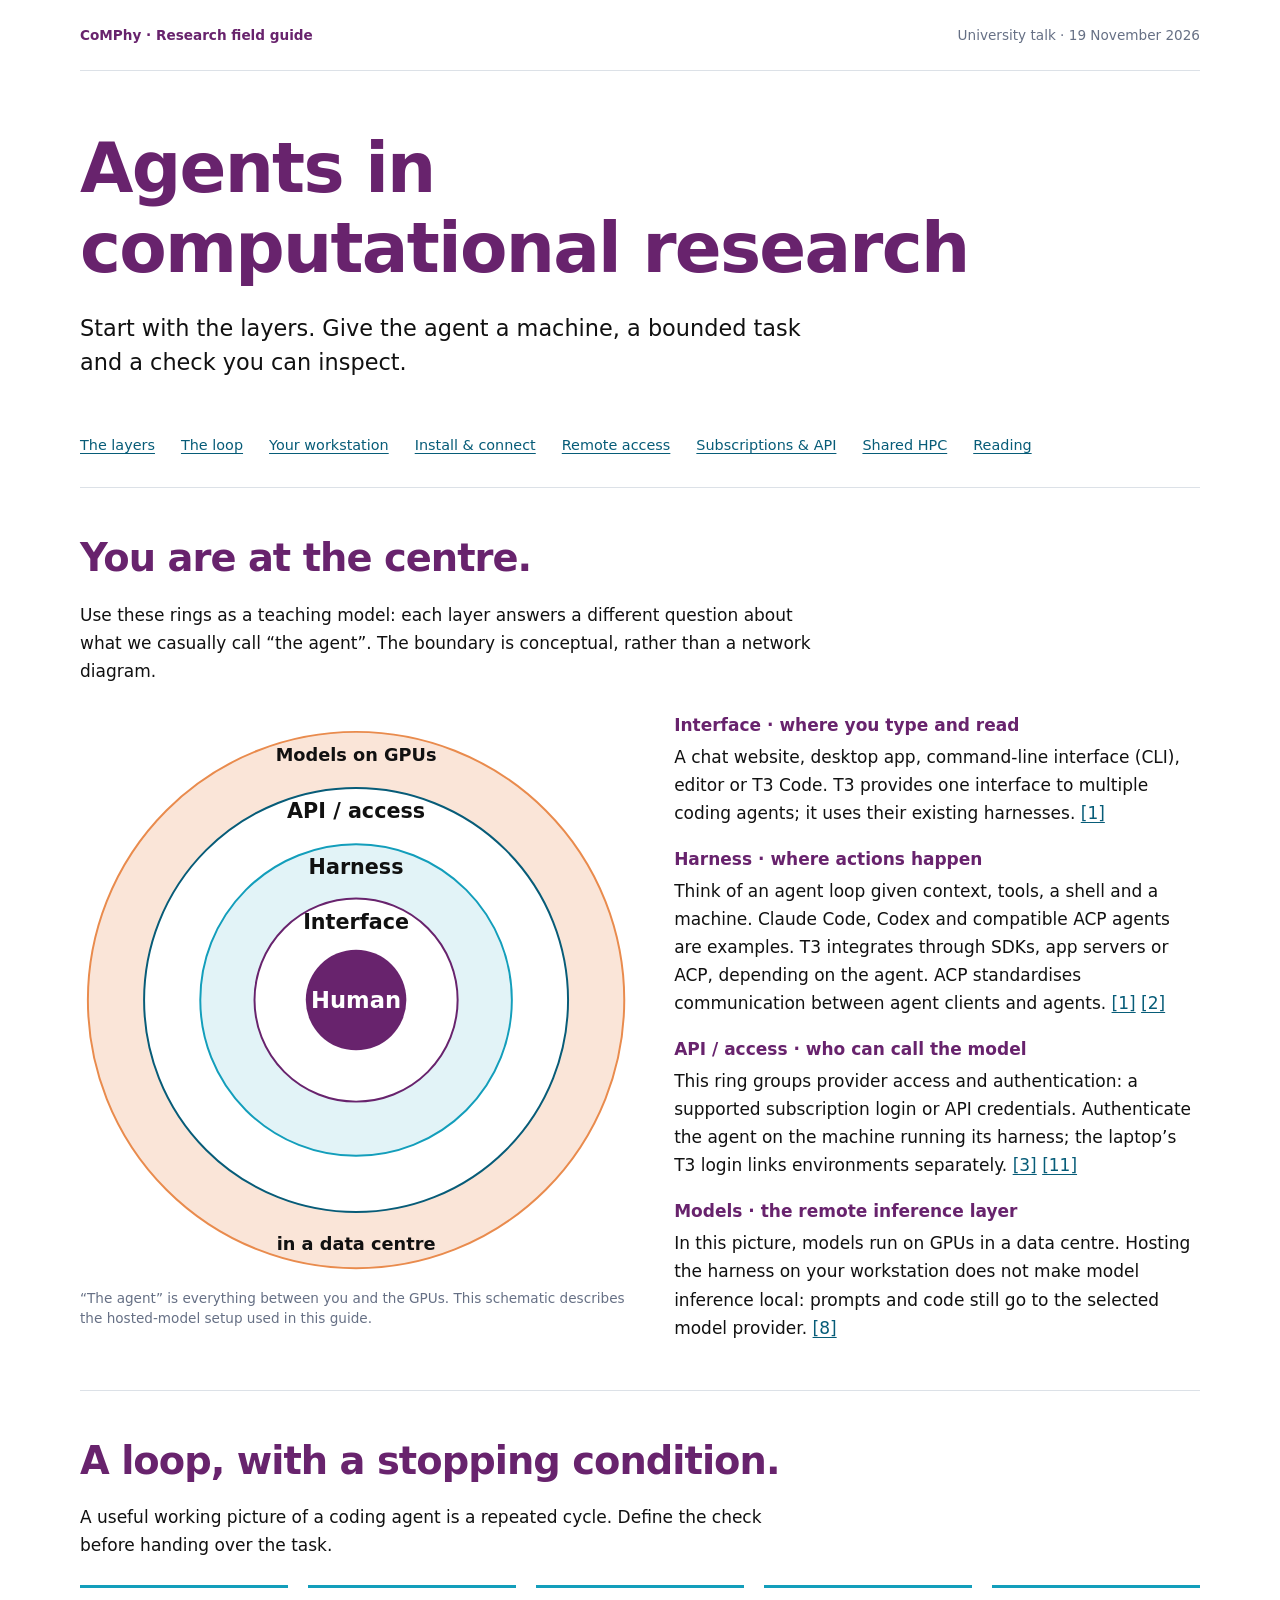
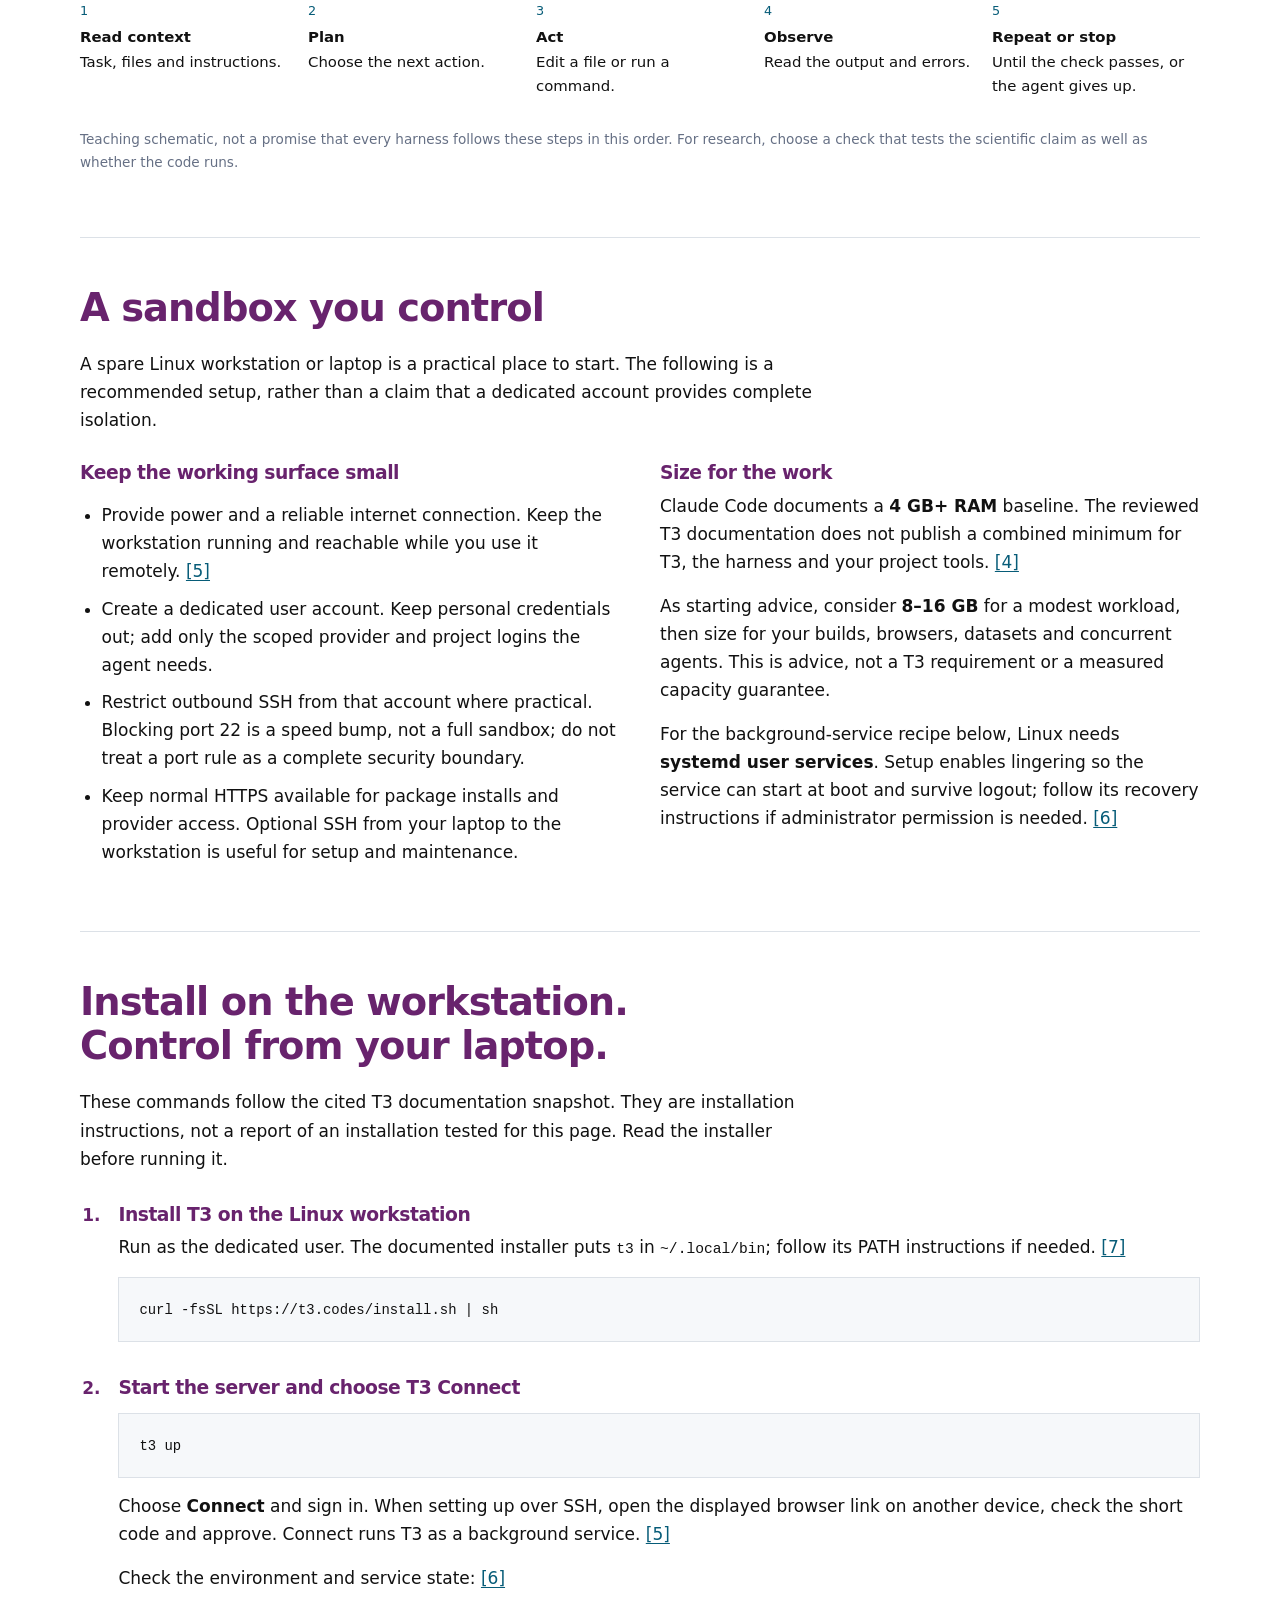
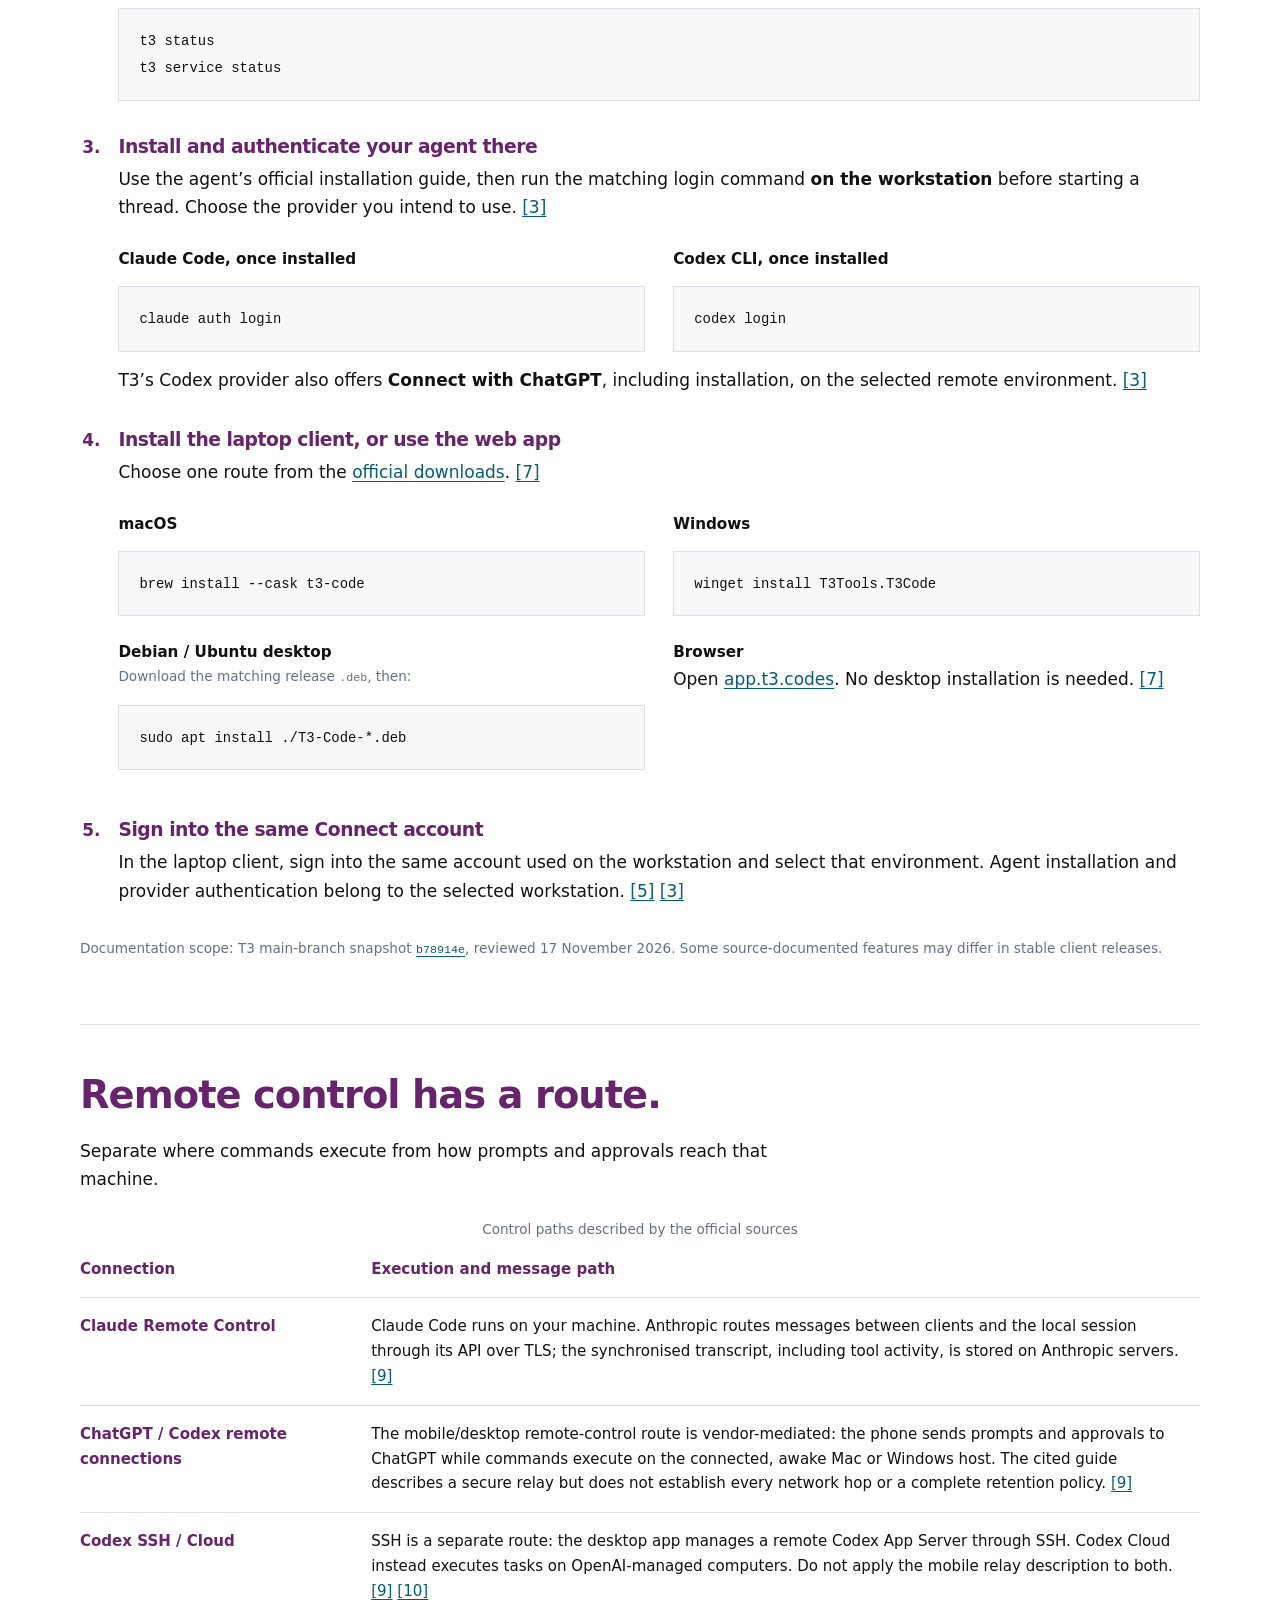
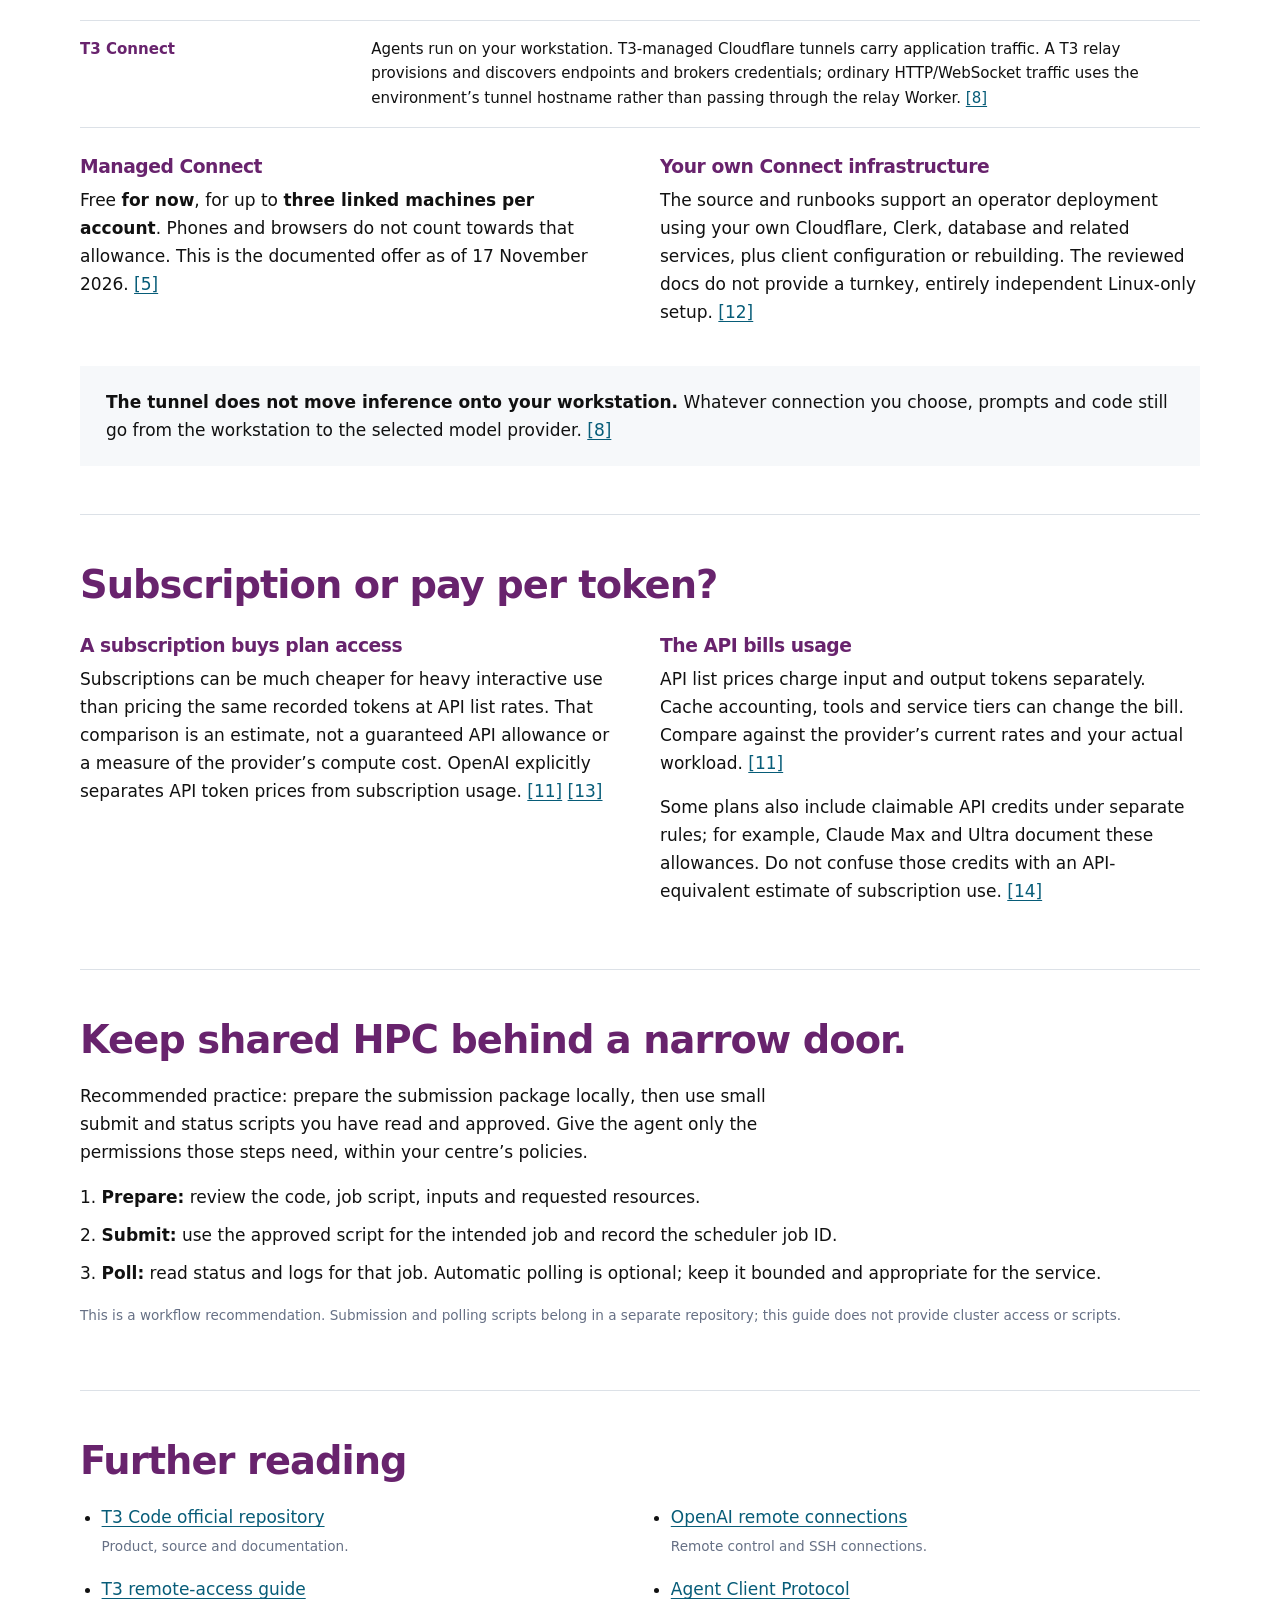
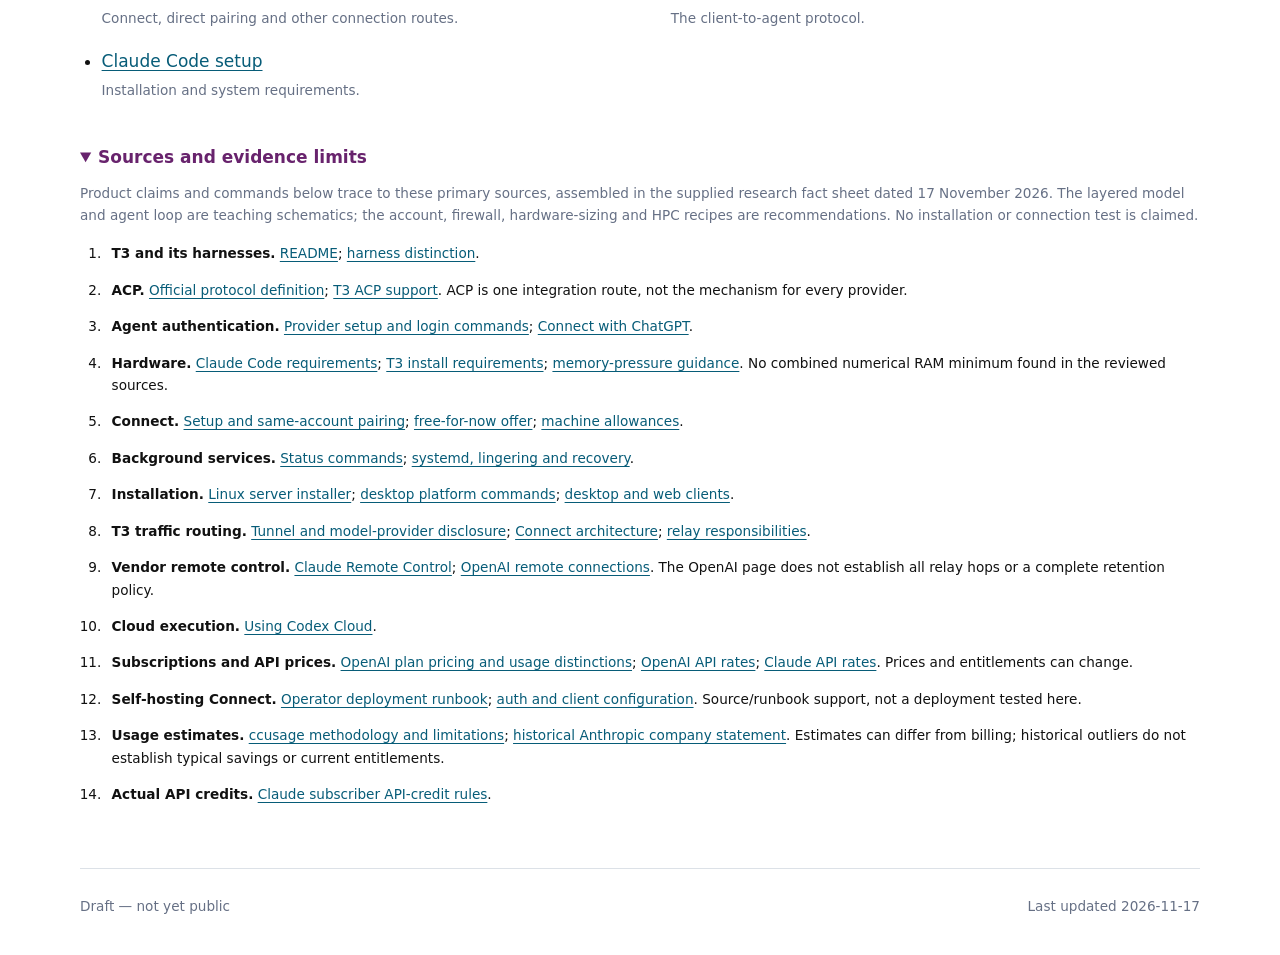
==== index.html @ 8695936c "Add setup guide site for agents in computational research A single static page explaining the layere" ====
<!doctype html>
<html lang="en">
<head>
  <meta charset="utf-8">
  <meta name="viewport" content="width=device-width, initial-scale=1">
  <meta name="description" content="A practical introduction to coding agents, their layers, and a dedicated Linux workstation setup using T3 Code.">
  <title>Agents in computational research</title>
  <style>
    :root { --purple:#68236D; --ink:#111111; --grey:#667085; --cyan:#139EBB; --deep-cyan:#075C78; --orange:#E98B4D; --white:#ffffff; --line:#dce1e7; --wash:#f6f8fa; }
    * { box-sizing:border-box; }
    html { scroll-behavior:smooth; }
    body { margin:0; color:var(--ink); background:var(--white); font-family:system-ui,-apple-system,BlinkMacSystemFont,"Segoe UI",sans-serif; font-size:17px; line-height:1.65; }
    a { color:var(--deep-cyan); text-decoration-thickness:1px; text-underline-offset:.2em; overflow-wrap:anywhere; transition:color .18s ease; }
    a:hover { color:var(--purple); text-decoration-thickness:2px; }
    a:focus-visible, summary:focus-visible { outline:3px solid var(--orange); outline-offset:5px; }
    .skip { position:absolute; top:-5rem; left:1rem; padding:.7rem 1rem; background:var(--white); z-index:5; }
    .skip:focus { top:1rem; }
    .wrap { width:min(1120px,calc(100% - 64px)); margin-inline:auto; }
    .masthead { display:flex; justify-content:space-between; gap:1rem; padding-block:24px; border-bottom:1px solid var(--line); font-size:.85rem; color:var(--grey); }
    .wordmark { color:var(--purple); font-weight:750; }
    .hero { padding-block:58px 38px; max-width:900px; }
    h1,h2,h3 { color:var(--purple); line-height:1.15; letter-spacing:-.025em; }
    h1 { font-size:clamp(2.6rem,5.4vw,4.8rem); max-width:900px; margin:0 0 24px; font-weight:750; }
    h2 { font-size:clamp(1.8rem,3vw,2.65rem); margin:0 0 20px; }
    h3 { font-size:1.17rem; margin:0 0 8px; }
    p { margin:0 0 1rem; }
    .lead { font-size:clamp(1.15rem,2vw,1.4rem); line-height:1.5; max-width:730px; }
    .toc { display:flex; flex-wrap:wrap; gap:10px 26px; padding:0 0 30px; font-size:.9rem; }
    section { padding-block:48px; border-top:1px solid var(--line); scroll-margin-top:24px; }
    .section-intro { max-width:740px; }
    .small, .sources, figcaption { font-size:.85rem; color:var(--grey); }
    .sources { margin-top:1.1rem; }
    .layer-grid { display:grid; grid-template-columns:minmax(0,1.05fr) minmax(0,1fr); gap:42px; align-items:center; margin-top:26px; }
    figure { margin:0; min-width:0; }
    svg { display:block; width:100%; height:auto; }
    .rings text { font-family:inherit; font-size:21px; font-weight:650; text-anchor:middle; fill:var(--ink); }
    .rings .person { fill:var(--white); font-size:23px; }
    .rings .outer-label { font-size:18px; }
    figcaption { margin-top:12px; line-height:1.5; }
    .layers { margin:0; }
    .layers dt { color:var(--purple); font-weight:750; margin-top:18px; }
    .layers dt:first-child { margin-top:0; }
    .layers dd { margin:4px 0 0; }
    .note { background:var(--wash); padding:22px 26px; margin-top:24px; }
    .note p:last-child { margin-bottom:0; }
    .loop { list-style:none; padding:0; margin:26px 0 20px; display:grid; grid-template-columns:repeat(5,minmax(0,1fr)); gap:20px; counter-reset:loop; }
    .loop li { border-top:3px solid var(--cyan); padding-top:12px; position:relative; font-size:.93rem; }
    .loop li::before { counter-increment:loop; content:counter(loop); display:block; color:var(--deep-cyan); font-size:.8rem; margin-bottom:4px; }
    .loop strong { display:block; }
    .two-col { display:grid; grid-template-columns:1fr 1fr; gap:40px; margin-top:28px; }
    ul,ol { padding-left:1.35rem; }
    li { margin-bottom:.6rem; }
    .steps { padding-left:1.65rem; margin:28px 0 0; }
    .steps > li { padding-left:12px; margin-bottom:32px; }
    .steps > li::marker { color:var(--purple); font-weight:750; }
    code { font-family:ui-monospace,SFMono-Regular,Consolas,monospace; font-size:.86em; overflow-wrap:anywhere; }
    pre { margin:14px 0; padding:18px 20px; background:var(--wash); border:1px solid var(--line); white-space:pre-wrap; overflow-wrap:anywhere; line-height:1.6; }
    pre code { font-size:.87rem; }
    .platforms { display:grid; grid-template-columns:repeat(2,minmax(0,1fr)); gap:0 28px; }
    .platforms h4 { margin:10px 0 0; font-size:.95rem; }
    table { border-collapse:collapse; width:100%; margin-top:25px; font-size:.94rem; table-layout:fixed; }
    th,td { border-bottom:1px solid var(--line); text-align:left; vertical-align:top; padding:16px 18px 16px 0; overflow-wrap:anywhere; }
    th { color:var(--purple); }
    th:first-child { width:26%; }
    td p:last-child { margin-bottom:0; }
    .reading { columns:2; column-gap:40px; }
    .reading li { break-inside:avoid; margin-bottom:1rem; }
    .references { padding-left:1.6rem; font-size:.85rem; }
    .references li { padding-left:6px; margin-bottom:14px; scroll-margin-top:20px; }
    details { margin-top:30px; }
    summary { cursor:pointer; color:var(--purple); font-weight:700; padding-block:10px; }
    footer { border-top:1px solid var(--line); padding-block:26px 40px; display:flex; justify-content:space-between; gap:16px; color:var(--grey); font-size:.85rem; }
    @media (max-width:760px) {
      .wrap { width:calc(100% - 36px); }
      .masthead { flex-direction:column; gap:2px; padding-block:18px; }
      .hero { padding-block:36px 24px; }
      .toc { gap:10px 20px; }
      section { padding-block:34px; }
      .layer-grid, .two-col { grid-template-columns:1fr; gap:26px; }
      .layer-grid figure { max-width:520px; margin-inline:auto; }
      .loop { grid-template-columns:1fr; gap:6px; }
      .loop li { padding:8px 0 8px 35px; border-top:0; border-left:2px solid var(--cyan); margin-bottom:0; }
      .loop li::before { position:absolute; left:12px; top:9px; }
      .platforms { grid-template-columns:1fr; }
      .reading { columns:1; }
      th,td { padding:12px 10px 12px 0; font-size:.87rem; }
      th:first-child { width:33%; }
      .note { padding:18px; }
      .steps > li { padding-left:3px; }
      pre { padding:14px; }
      footer { flex-direction:column; gap:4px; }
    }
    @media (prefers-reduced-motion:reduce) { html { scroll-behavior:auto; } a { transition:none; } }
    @media print { .wrap { width:100%; } .toc,.skip { display:none; } details > * { display:block; } section { break-inside:auto; } pre,figure { break-inside:avoid; } }
  </style>
</head>
<body>
  <a class="skip" href="#main">Skip to content</a>
  <div class="wrap">
    <header class="masthead"><span class="wordmark">CoMPhy · Research field guide</span><span>University talk · 19 November 2026</span></header>
    <main id="main">
      <div class="hero">
        <h1>Agents in<br>computational research</h1>
        <p class="lead">Start with the layers. Give the agent a machine, a bounded task and a check you can inspect.</p>
      </div>
      <nav class="toc" aria-label="On this page">
        <a href="#layers">The layers</a><a href="#loop">The loop</a><a href="#workstation">Your workstation</a><a href="#install">Install &amp; connect</a><a href="#remote">Remote access</a><a href="#cost">Subscriptions &amp; API</a><a href="#hpc">Shared HPC</a><a href="#reading">Reading</a>
      </nav>

      <section id="layers" aria-labelledby="layers-title">
        <h2 id="layers-title">You are at the centre.</h2>
        <p class="section-intro">Use these rings as a teaching model: each layer answers a different question about what we casually call “the agent”. The boundary is conceptual, rather than a network diagram.</p>
        <div class="layer-grid">
          <figure>
            <svg class="rings" viewBox="0 0 560 560" role="img" aria-labelledby="rings-title rings-desc">
              <title id="rings-title">The human surrounded by four layers</title>
              <desc id="rings-desc">From the centre outwards: human, interface, harness, API and account access, then models on data-centre GPUs.</desc>
              <circle cx="280" cy="280" r="272" fill="#E98B4D" fill-opacity=".22" stroke="#E98B4D" stroke-width="2"/>
              <circle cx="280" cy="280" r="215" fill="#ffffff" stroke="#075C78" stroke-width="2"/>
              <circle cx="280" cy="280" r="158" fill="#139EBB" fill-opacity=".12" stroke="#139EBB" stroke-width="2"/>
              <circle cx="280" cy="280" r="103" fill="#ffffff" stroke="#68236D" stroke-width="2"/>
              <circle cx="280" cy="280" r="51" fill="#68236D"/>
              <text x="280" y="288" class="person">Human</text>
              <text x="280" y="208">Interface</text>
              <text x="280" y="152">Harness</text>
              <text x="280" y="95">API / access</text>
              <text x="280" y="38" class="outer-label">Models on GPUs</text>
              <text x="280" y="534" class="outer-label">in a data centre</text>
            </svg>
            <figcaption>“The agent” is everything between you and the GPUs. This schematic describes the hosted-model setup used in this guide.</figcaption>
          </figure>
          <dl class="layers">
            <dt>Interface · where you type and read</dt>
            <dd>A chat website, desktop app, command-line interface (CLI), editor or T3 Code. T3 provides one interface to multiple coding agents; it uses their existing harnesses. <a href="#ref-interface" aria-label="Source 1: T3 and its harnesses">[1]</a></dd>
            <dt>Harness · where actions happen</dt>
            <dd>Think of an agent loop given context, tools, a shell and a machine. Claude Code, Codex and compatible ACP agents are examples. T3 integrates through SDKs, app servers or ACP, depending on the agent. ACP standardises communication between agent clients and agents. <a href="#ref-interface" aria-label="Source 1: T3 and its harnesses">[1]</a> <a href="#ref-acp" aria-label="Source 2: ACP">[2]</a></dd>
            <dt>API / access · who can call the model</dt>
            <dd>This ring groups provider access and authentication: a supported subscription login or API credentials. Authenticate the agent on the machine running its harness; the laptop’s T3 login links environments separately. <a href="#ref-auth" aria-label="Source 3: Agent authentication">[3]</a> <a href="#ref-pricing" aria-label="Source 11: Subscription and API pricing">[11]</a></dd>
            <dt>Models · the remote inference layer</dt>
            <dd>In this picture, models run on GPUs in a data centre. Hosting the harness on your workstation does not make model inference local: prompts and code still go to the selected model provider. <a href="#ref-routing" aria-label="Source 8: T3 routing">[8]</a></dd>
          </dl>
        </div>
      </section>

      <section id="loop" aria-labelledby="loop-title">
        <h2 id="loop-title">A loop, with a stopping condition.</h2>
        <p class="section-intro">A useful working picture of a coding agent is a repeated cycle. Define the check before handing over the task.</p>
        <ol class="loop" aria-label="A conceptual agent loop">
          <li><strong>Read context</strong>Task, files and instructions.</li>
          <li><strong>Plan</strong>Choose the next action.</li>
          <li><strong>Act</strong>Edit a file or run a command.</li>
          <li><strong>Observe</strong>Read the output and errors.</li>
          <li><strong>Repeat or stop</strong>Until the check passes, or the agent gives up.</li>
        </ol>
        <p class="small">Teaching schematic, not a promise that every harness follows these steps in this order. For research, choose a check that tests the scientific claim as well as whether the code runs.</p>
      </section>

      <section id="workstation" aria-labelledby="workstation-title">
        <h2 id="workstation-title">A sandbox you control</h2>
        <p class="section-intro">A spare Linux workstation or laptop is a practical place to start. The following is a recommended setup, rather than a claim that a dedicated account provides complete isolation.</p>
        <div class="two-col">
          <div>
            <h3>Keep the working surface small</h3>
            <ul>
              <li>Provide power and a reliable internet connection. Keep the workstation running and reachable while you use it remotely. <a href="#ref-connect" aria-label="Source 5: Remote setup">[5]</a></li>
              <li>Create a dedicated user account. Keep personal credentials out; add only the scoped provider and project logins the agent needs.</li>
              <li>Restrict outbound SSH from that account where practical. Blocking port 22 is a speed bump, not a full sandbox; do not treat a port rule as a complete security boundary.</li>
              <li>Keep normal HTTPS available for package installs and provider access. Optional SSH from your laptop to the workstation is useful for setup and maintenance.</li>
            </ul>
          </div>
          <div>
            <h3>Size for the work</h3>
            <p>Claude Code documents a <strong>4 GB+ RAM</strong> baseline. The reviewed T3 documentation does not publish a combined minimum for T3, the harness and your project tools. <a href="#ref-hardware" aria-label="Source 4: Hardware requirements">[4]</a></p>
            <p>As starting advice, consider <strong>8–16 GB</strong> for a modest workload, then size for your builds, browsers, datasets and concurrent agents. This is advice, not a T3 requirement or a measured capacity guarantee.</p>
            <p>For the background-service recipe below, Linux needs <strong>systemd user services</strong>. Setup enables lingering so the service can start at boot and survive logout; follow its recovery instructions if administrator permission is needed. <a href="#ref-service" aria-label="Source 6: Background services">[6]</a></p>
          </div>
        </div>
      </section>

      <section id="install" aria-labelledby="install-title">
        <h2 id="install-title">Install on the workstation.<br>Control from your laptop.</h2>
        <p class="section-intro">These commands follow the cited T3 documentation snapshot. They are installation instructions, not a report of an installation tested for this page. Read the installer before running it.</p>
        <ol class="steps">
          <li>
            <h3>Install T3 on the Linux workstation</h3>
            <p>Run as the dedicated user. The documented installer puts <code>t3</code> in <code>~/.local/bin</code>; follow its PATH instructions if needed. <a href="#ref-install" aria-label="Source 7: Installation">[7]</a></p>
            <pre><code>curl -fsSL https://t3.codes/install.sh | sh</code></pre>
          </li>
          <li>
            <h3>Start the server and choose T3 Connect</h3>
            <pre><code>t3 up</code></pre>
            <p>Choose <strong>Connect</strong> and sign in. When setting up over SSH, open the displayed browser link on another device, check the short code and approve. Connect runs T3 as a background service. <a href="#ref-connect" aria-label="Source 5: Remote setup">[5]</a></p>
            <p>Check the environment and service state: <a href="#ref-service" aria-label="Source 6: Background services">[6]</a></p>
            <pre><code>t3 status
t3 service status</code></pre>
          </li>
          <li>
            <h3>Install and authenticate your agent there</h3>
            <p>Use the agent’s official installation guide, then run the matching login command <strong>on the workstation</strong> before starting a thread. Choose the provider you intend to use. <a href="#ref-auth" aria-label="Source 3: Agent authentication">[3]</a></p>
            <div class="platforms">
              <div><h4>Claude Code, once installed</h4><pre><code>claude auth login</code></pre></div>
              <div><h4>Codex CLI, once installed</h4><pre><code>codex login</code></pre></div>
            </div>
            <p>T3’s Codex provider also offers <strong>Connect with ChatGPT</strong>, including installation, on the selected remote environment. <a href="#ref-auth" aria-label="Source 3: Agent authentication">[3]</a></p>
          </li>
          <li>
            <h3>Install the laptop client, or use the web app</h3>
            <p>Choose one route from the <a href="https://t3.codes/download">official downloads</a>. <a href="#ref-install" aria-label="Source 7: Installation">[7]</a></p>
            <div class="platforms">
              <div><h4>macOS</h4><pre><code>brew install --cask t3-code</code></pre></div>
              <div><h4>Windows</h4><pre><code>winget install T3Tools.T3Code</code></pre></div>
              <div><h4>Debian / Ubuntu desktop</h4><p class="small">Download the matching release <code>.deb</code>, then:</p><pre><code>sudo apt install ./T3-Code-*.deb</code></pre></div>
              <div><h4>Browser</h4><p>Open <a href="https://app.t3.codes">app.t3.codes</a>. No desktop installation is needed. <a href="#ref-install" aria-label="Source 7: Installation">[7]</a></p></div>
            </div>
          </li>
          <li>
            <h3>Sign into the same Connect account</h3>
            <p>In the laptop client, sign into the same account used on the workstation and select that environment. Agent installation and provider authentication belong to the selected workstation. <a href="#ref-connect" aria-label="Source 5: Remote setup">[5]</a> <a href="#ref-auth" aria-label="Source 3: Agent authentication">[3]</a></p>
          </li>
        </ol>
        <p class="small">Documentation scope: T3 main-branch snapshot <a href="https://github.com/pingdotgg/t3code/tree/b78914e4f3d4813990014316c3f8d1f902a75d6d"><code>b78914e</code></a>, reviewed 17 November 2026. Some source-documented features may differ in stable client releases.</p>
      </section>

      <section id="remote" aria-labelledby="remote-title">
        <h2 id="remote-title">Remote control has a route.</h2>
        <p class="section-intro">Separate where commands execute from how prompts and approvals reach that machine.</p>
        <table>
          <caption class="small">Control paths described by the official sources</caption>
          <thead><tr><th scope="col">Connection</th><th scope="col">Execution and message path</th></tr></thead>
          <tbody>
            <tr><th scope="row">Claude Remote Control</th><td>Claude Code runs on your machine. Anthropic routes messages between clients and the local session through its API over TLS; the synchronised transcript, including tool activity, is stored on Anthropic servers. <a href="#ref-vendor" aria-label="Source 9: Vendor remote control">[9]</a></td></tr>
            <tr><th scope="row">ChatGPT / Codex remote connections</th><td>The mobile/desktop remote-control route is vendor-mediated: the phone sends prompts and approvals to ChatGPT while commands execute on the connected, awake Mac or Windows host. The cited guide describes a secure relay but does not establish every network hop or a complete retention policy. <a href="#ref-vendor" aria-label="Source 9: Vendor remote control">[9]</a></td></tr>
            <tr><th scope="row">Codex SSH / Cloud</th><td>SSH is a separate route: the desktop app manages a remote Codex App Server through SSH. Codex Cloud instead executes tasks on OpenAI-managed computers. Do not apply the mobile relay description to both. <a href="#ref-vendor" aria-label="Source 9: Vendor remote control">[9]</a> <a href="#ref-cloud" aria-label="Source 10: Codex Cloud">[10]</a></td></tr>
            <tr><th scope="row">T3 Connect</th><td>Agents run on your workstation. T3-managed Cloudflare tunnels carry application traffic. A T3 relay provisions and discovers endpoints and brokers credentials; ordinary HTTP/WebSocket traffic uses the environment’s tunnel hostname rather than passing through the relay Worker. <a href="#ref-routing" aria-label="Source 8: T3 routing">[8]</a></td></tr>
          </tbody>
        </table>
        <div class="two-col">
          <div><h3>Managed Connect</h3><p>Free <strong>for now</strong>, for up to <strong>three linked machines per account</strong>. Phones and browsers do not count towards that allowance. This is the documented offer as of 17 November 2026. <a href="#ref-connect" aria-label="Source 5: Remote setup and allowances">[5]</a></p></div>
          <div><h3>Your own Connect infrastructure</h3><p>The source and runbooks support an operator deployment using your own Cloudflare, Clerk, database and related services, plus client configuration or rebuilding. The reviewed docs do not provide a turnkey, entirely independent Linux-only setup. <a href="#ref-selfhost" aria-label="Source 12: Self-hosting Connect">[12]</a></p></div>
        </div>
        <div class="note"><p><strong>The tunnel does not move inference onto your workstation.</strong> Whatever connection you choose, prompts and code still go from the workstation to the selected model provider. <a href="#ref-routing" aria-label="Source 8: T3 routing">[8]</a></p></div>
      </section>

      <section id="cost" aria-labelledby="cost-title">
        <h2 id="cost-title">Subscription or pay per token?</h2>
        <div class="two-col">
          <div><h3>A subscription buys plan access</h3><p>Subscriptions can be much cheaper for heavy interactive use than pricing the same recorded tokens at API list rates. That comparison is an estimate, not a guaranteed API allowance or a measure of the provider’s compute cost. OpenAI explicitly separates API token prices from subscription usage. <a href="#ref-pricing" aria-label="Source 11: Subscription and API pricing">[11]</a> <a href="#ref-estimates" aria-label="Source 13: Usage estimates and their limits">[13]</a></p></div>
          <div><h3>The API bills usage</h3><p>API list prices charge input and output tokens separately. Cache accounting, tools and service tiers can change the bill. Compare against the provider’s current rates and your actual workload. <a href="#ref-pricing" aria-label="Source 11: Subscription and API pricing">[11]</a></p><p>Some plans also include claimable API credits under separate rules; for example, Claude Max and Ultra document these allowances. Do not confuse those credits with an API-equivalent estimate of subscription use. <a href="#ref-credits" aria-label="Source 14: Actual API credits">[14]</a></p></div>
        </div>
      </section>

      <section id="hpc" aria-labelledby="hpc-title">
        <h2 id="hpc-title">Keep shared HPC behind a narrow door.</h2>
        <p class="section-intro">Recommended practice: prepare the submission package locally, then use small submit and status scripts you have read and approved. Give the agent only the permissions those steps need, within your centre’s policies.</p>
        <ol>
          <li><strong>Prepare:</strong> review the code, job script, inputs and requested resources.</li>
          <li><strong>Submit:</strong> use the approved script for the intended job and record the scheduler job ID.</li>
          <li><strong>Poll:</strong> read status and logs for that job. Automatic polling is optional; keep it bounded and appropriate for the service.</li>
        </ol>
        <p class="small">This is a workflow recommendation. Submission and polling scripts belong in a separate repository; this guide does not provide cluster access or scripts.</p>
      </section>

      <section id="reading" aria-labelledby="reading-title">
        <h2 id="reading-title">Further reading</h2>
        <ul class="reading">
          <li><a href="https://github.com/pingdotgg/t3code">T3 Code official repository</a><br><span class="small">Product, source and documentation.</span></li>
          <li><a href="https://github.com/pingdotgg/t3code/blob/b78914e4f3d4813990014316c3f8d1f902a75d6d/docs/user/remote-access.md">T3 remote-access guide</a><br><span class="small">Connect, direct pairing and other connection routes.</span></li>
          <li><a href="https://code.claude.com/docs/en/setup">Claude Code setup</a><br><span class="small">Installation and system requirements.</span></li>
          <li><a href="https://learn.chatgpt.com/docs/remote-connections.md">OpenAI remote connections</a><br><span class="small">Remote control and SSH connections.</span></li>
          <li><a href="https://github.com/agentclientprotocol/agent-client-protocol">Agent Client Protocol</a><br><span class="small">The client-to-agent protocol.</span></li>
        </ul>
        <details open>
          <summary>Sources and evidence limits</summary>
          <p class="small">Product claims and commands below trace to these primary sources, assembled in the supplied research fact sheet dated 17 November 2026. The layered model and agent loop are teaching schematics; the account, firewall, hardware-sizing and HPC recipes are recommendations. No installation or connection test is claimed.</p>
          <ol class="references">
            <li id="ref-interface"><strong>T3 and its harnesses.</strong> <a href="https://github.com/pingdotgg/t3code/blob/b78914e4f3d4813990014316c3f8d1f902a75d6d/README.md#L9-L38">README</a>; <a href="https://github.com/pingdotgg/t3code/blob/b78914e4f3d4813990014316c3f8d1f902a75d6d/docs/user/faq.md#L3-L9">harness distinction</a>.</li>
            <li id="ref-acp"><strong>ACP.</strong> <a href="https://github.com/agentclientprotocol/agent-client-protocol#agent-client-protocol">Official protocol definition</a>; <a href="https://github.com/pingdotgg/t3code/blob/b78914e4f3d4813990014316c3f8d1f902a75d6d/docs/user/providers-acp.md#L1-L40">T3 ACP support</a>. ACP is one integration route, not the mechanism for every provider.</li>
            <li id="ref-auth"><strong>Agent authentication.</strong> <a href="https://github.com/pingdotgg/t3code/blob/b78914e4f3d4813990014316c3f8d1f902a75d6d/docs/user/install.md#L191-L212">Provider setup and login commands</a>; <a href="https://github.com/pingdotgg/t3code/blob/b78914e4f3d4813990014316c3f8d1f902a75d6d/docs/user/providers-codex.md#L3-L9">Connect with ChatGPT</a>.</li>
            <li id="ref-hardware"><strong>Hardware.</strong> <a href="https://code.claude.com/docs/en/setup#system-requirements">Claude Code requirements</a>; <a href="https://github.com/pingdotgg/t3code/blob/b78914e4f3d4813990014316c3f8d1f902a75d6d/docs/user/install.md#L6-L9">T3 install requirements</a>; <a href="https://github.com/pingdotgg/t3code/blob/b78914e4f3d4813990014316c3f8d1f902a75d6d/docs/user/background-service.md#L105-L121">memory-pressure guidance</a>. No combined numerical RAM minimum found in the reviewed sources.</li>
            <li id="ref-connect"><strong>Connect.</strong> <a href="https://github.com/pingdotgg/t3code/blob/b78914e4f3d4813990014316c3f8d1f902a75d6d/docs/user/remote-access.md#L1-L34">Setup and same-account pairing</a>; <a href="https://github.com/pingdotgg/t3code/blob/b78914e4f3d4813990014316c3f8d1f902a75d6d/docs/user/faq.md#L26-L32">free-for-now offer</a>; <a href="https://github.com/pingdotgg/t3code/blob/b78914e4f3d4813990014316c3f8d1f902a75d6d/docs/user/remote-access.md#L79-L89">machine allowances</a>.</li>
            <li id="ref-service"><strong>Background services.</strong> <a href="https://github.com/pingdotgg/t3code/blob/b78914e4f3d4813990014316c3f8d1f902a75d6d/docs/user/background-service.md#L6-L19">Status commands</a>; <a href="https://github.com/pingdotgg/t3code/blob/b78914e4f3d4813990014316c3f8d1f902a75d6d/docs/user/background-service.md#L84-L103">systemd, lingering and recovery</a>.</li>
            <li id="ref-install"><strong>Installation.</strong> <a href="https://github.com/pingdotgg/t3code/blob/b78914e4f3d4813990014316c3f8d1f902a75d6d/docs/user/install.md#L11-L55">Linux server installer</a>; <a href="https://github.com/pingdotgg/t3code/blob/b78914e4f3d4813990014316c3f8d1f902a75d6d/docs/user/install.md#L72-L99">desktop platform commands</a>; <a href="https://github.com/pingdotgg/t3code/blob/b78914e4f3d4813990014316c3f8d1f902a75d6d/README.md#L12-L15">desktop and web clients</a>.</li>
            <li id="ref-routing"><strong>T3 traffic routing.</strong> <a href="https://github.com/pingdotgg/t3code/blob/b78914e4f3d4813990014316c3f8d1f902a75d6d/docs/user/faq.md#L70-L72">Tunnel and model-provider disclosure</a>; <a href="https://github.com/pingdotgg/t3code/blob/b78914e4f3d4813990014316c3f8d1f902a75d6d/docs/internals/t3-connect.md#L1-L6">Connect architecture</a>; <a href="https://github.com/pingdotgg/t3code/blob/b78914e4f3d4813990014316c3f8d1f902a75d6d/infra/relay/README.md#L6-L25">relay responsibilities</a>.</li>
            <li id="ref-vendor"><strong>Vendor remote control.</strong> <a href="https://code.claude.com/docs/en/remote-control#connection-and-security">Claude Remote Control</a>; <a href="https://learn.chatgpt.com/docs/remote-connections.md">OpenAI remote connections</a>. The OpenAI page does not establish all relay hops or a complete retention policy.</li>
            <li id="ref-cloud"><strong>Cloud execution.</strong> <a href="https://help.openai.com/en/articles/20001545-using-codex-cloud">Using Codex Cloud</a>.</li>
            <li id="ref-pricing"><strong>Subscriptions and API prices.</strong> <a href="https://learn.chatgpt.com/docs/pricing">OpenAI plan pricing and usage distinctions</a>; <a href="https://developers.openai.com/api/docs/pricing">OpenAI API rates</a>; <a href="https://platform.claude.com/docs/en/about-claude/pricing">Claude API rates</a>. Prices and entitlements can change.</li>
            <li id="ref-selfhost"><strong>Self-hosting Connect.</strong> <a href="https://github.com/pingdotgg/t3code/blob/b78914e4f3d4813990014316c3f8d1f902a75d6d/infra/relay/README.md#L77-L116">Operator deployment runbook</a>; <a href="https://github.com/pingdotgg/t3code/blob/b78914e4f3d4813990014316c3f8d1f902a75d6d/docs/operations/connect-setup.md#L7-L48">auth and client configuration</a>. Source/runbook support, not a deployment tested here.</li>
            <li id="ref-estimates"><strong>Usage estimates.</strong> <a href="https://ccusage.com/guide/">ccusage methodology and limitations</a>; <a href="https://www.reddit.com/r/ClaudeAI/comments/1mbo1sb/updating_rate_limits_for_claude_subscription/">historical Anthropic company statement</a>. Estimates can differ from billing; historical outliers do not establish typical savings or current entitlements.</li>
            <li id="ref-credits"><strong>Actual API credits.</strong> <a href="https://platform.claude.com/docs/en/about-claude/api-credits-for-subscribers">Claude subscriber API-credit rules</a>.</li>
          </ol>
        </details>
      </section>
    </main>
    <footer><span>Draft — not yet public</span><span>Last updated <time datetime="2026-11-17">2026-11-17</time></span></footer>
  </div>
</body>
</html>
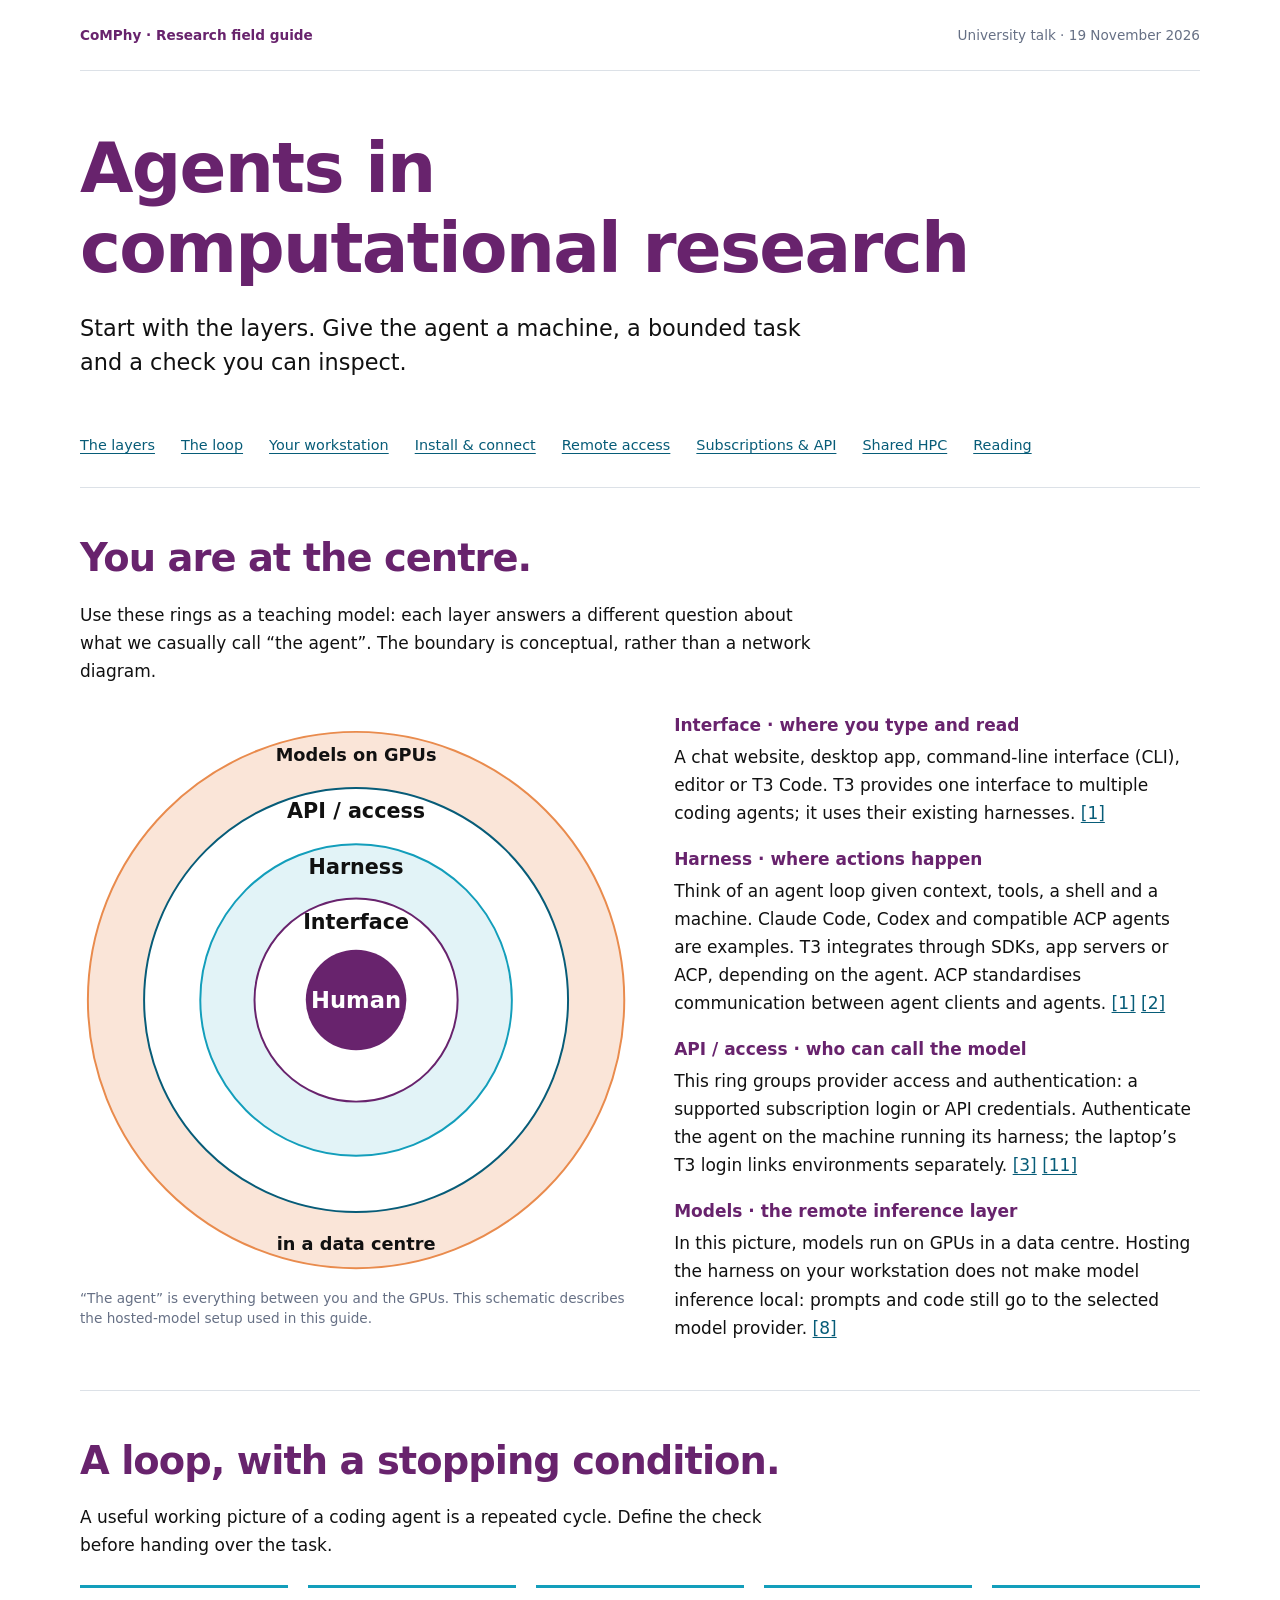
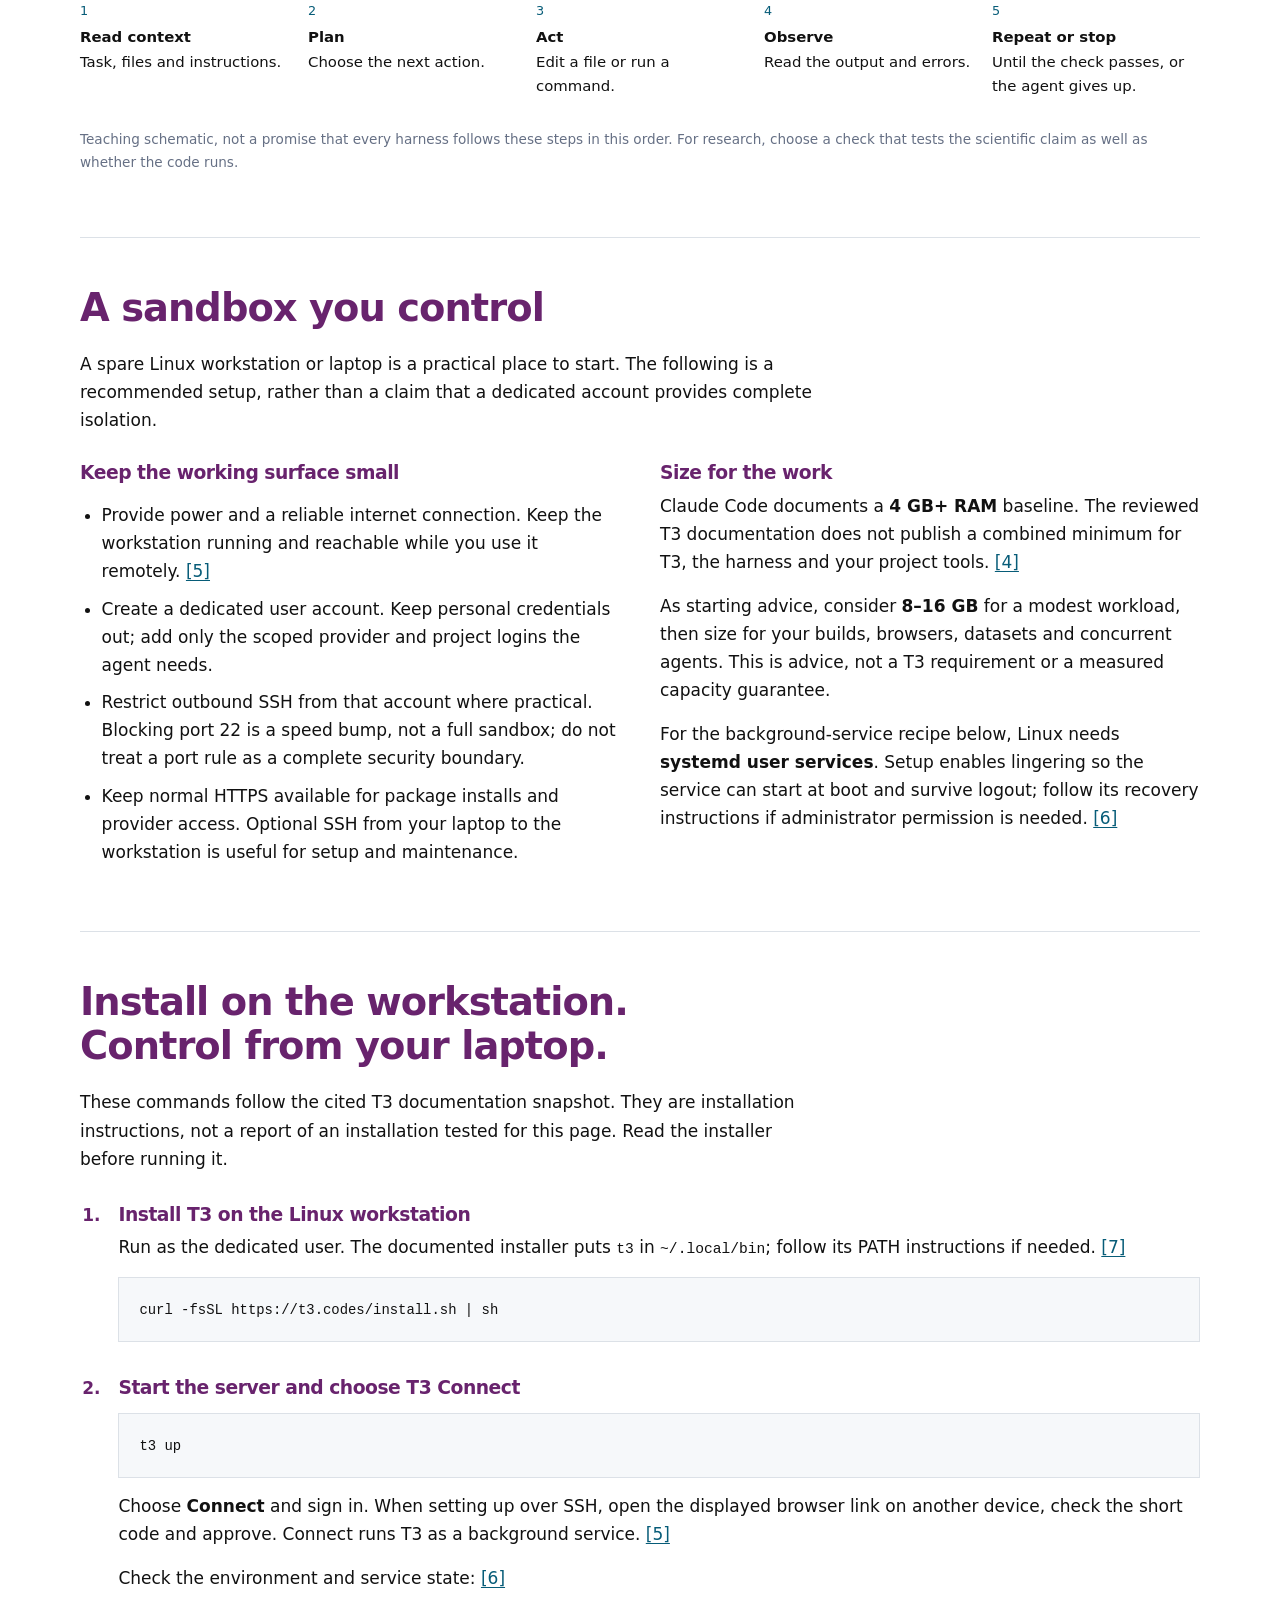
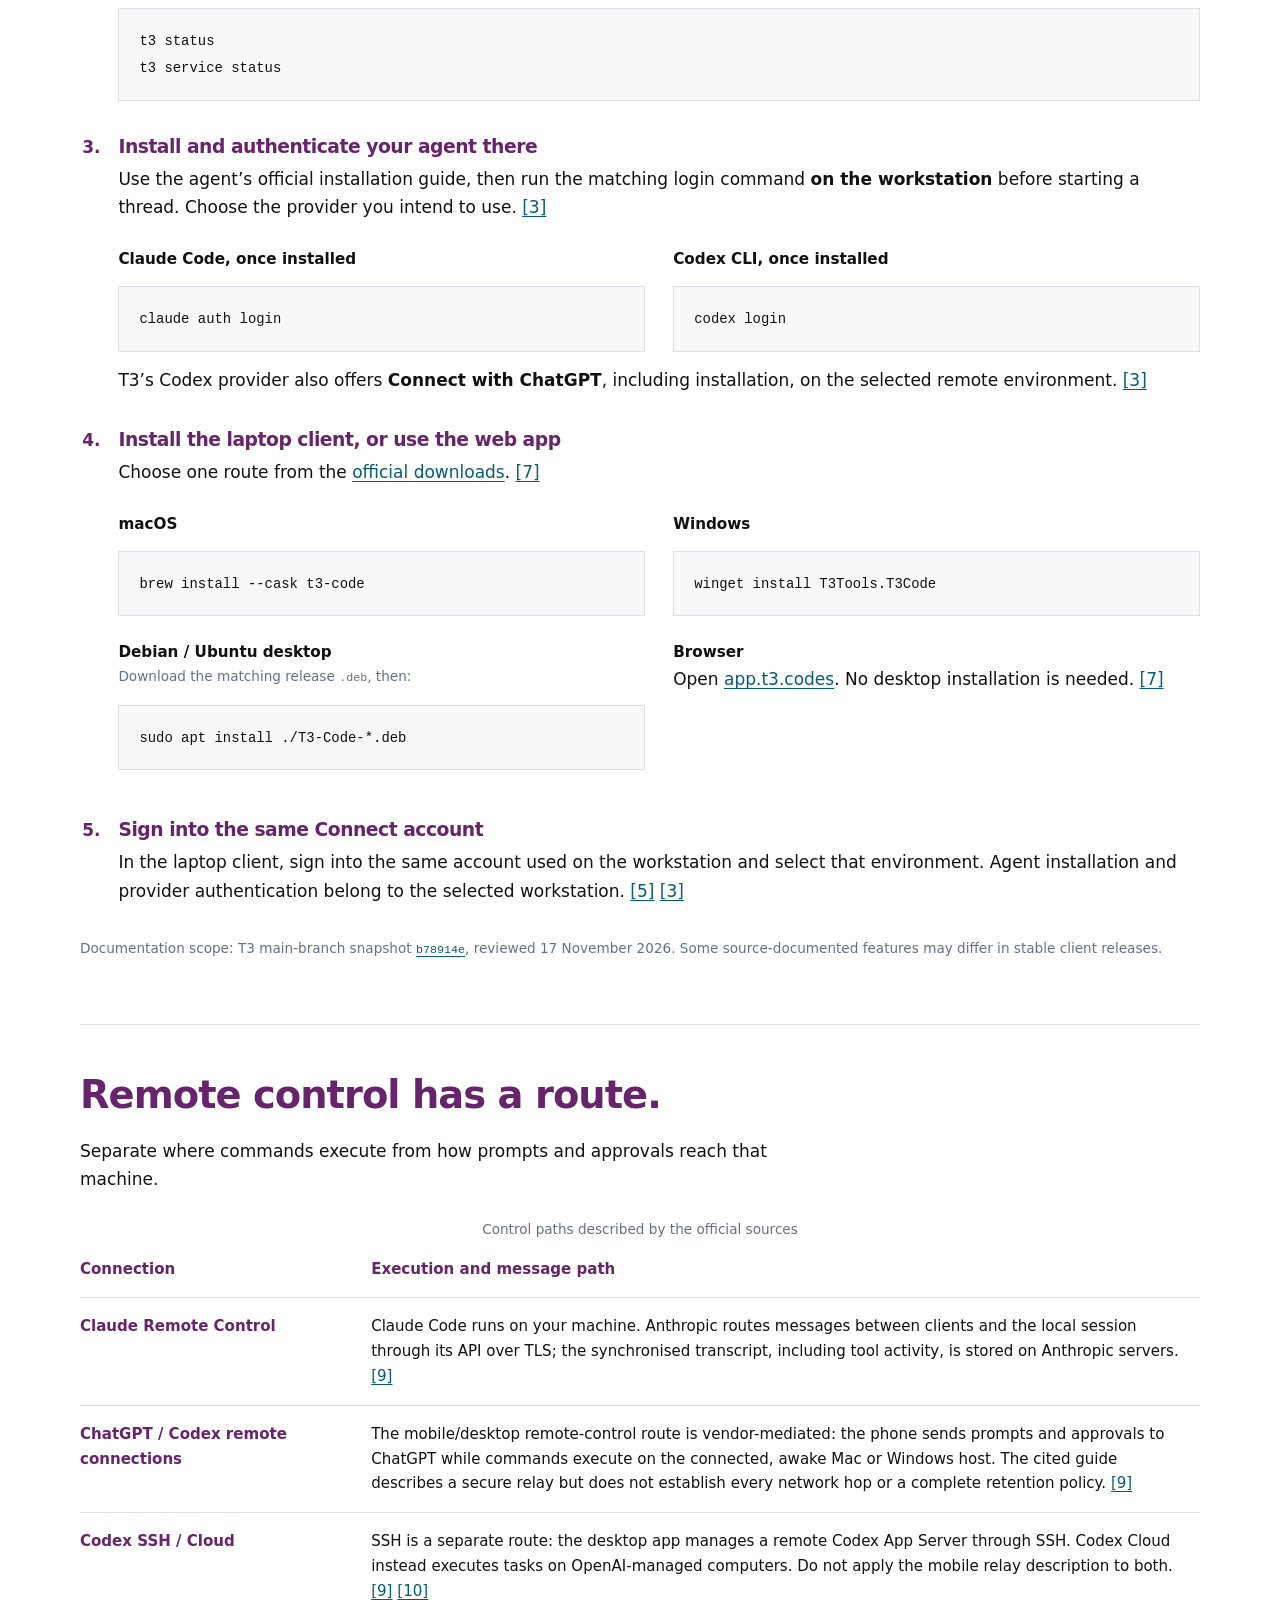
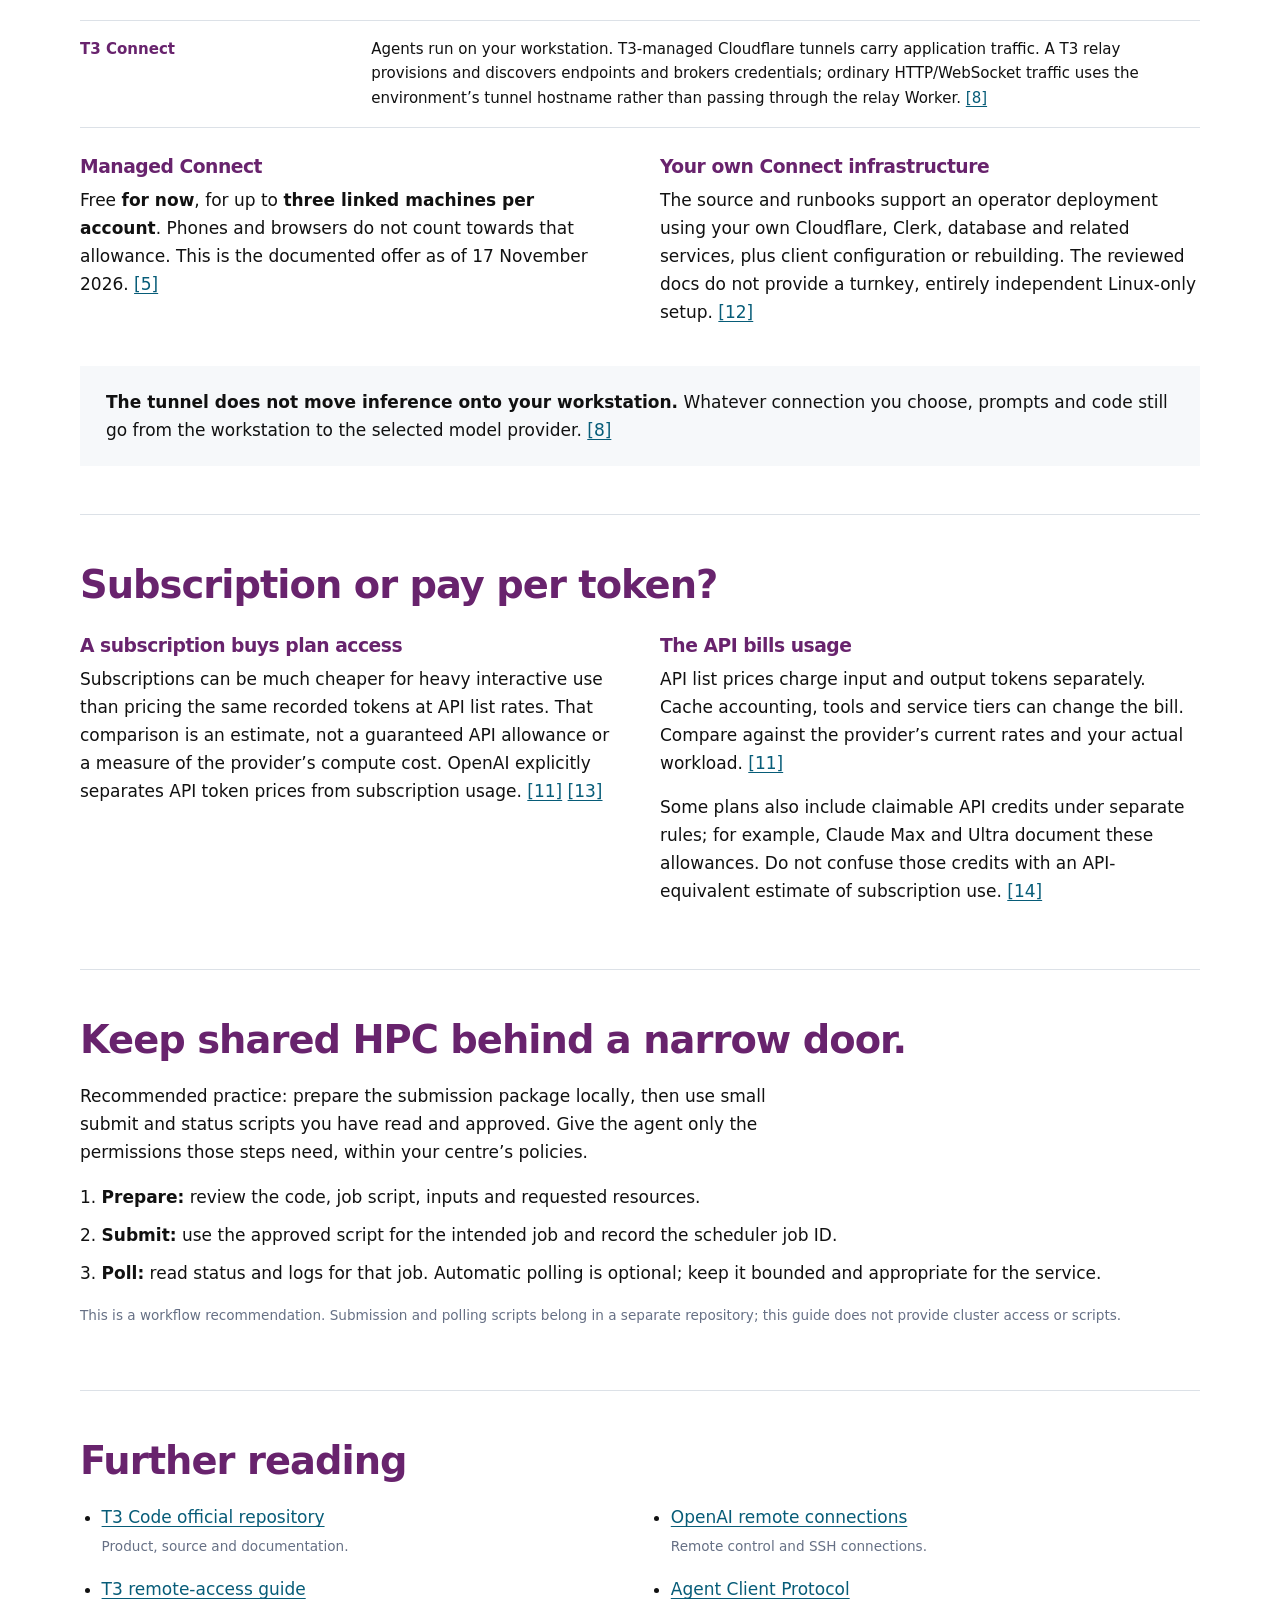
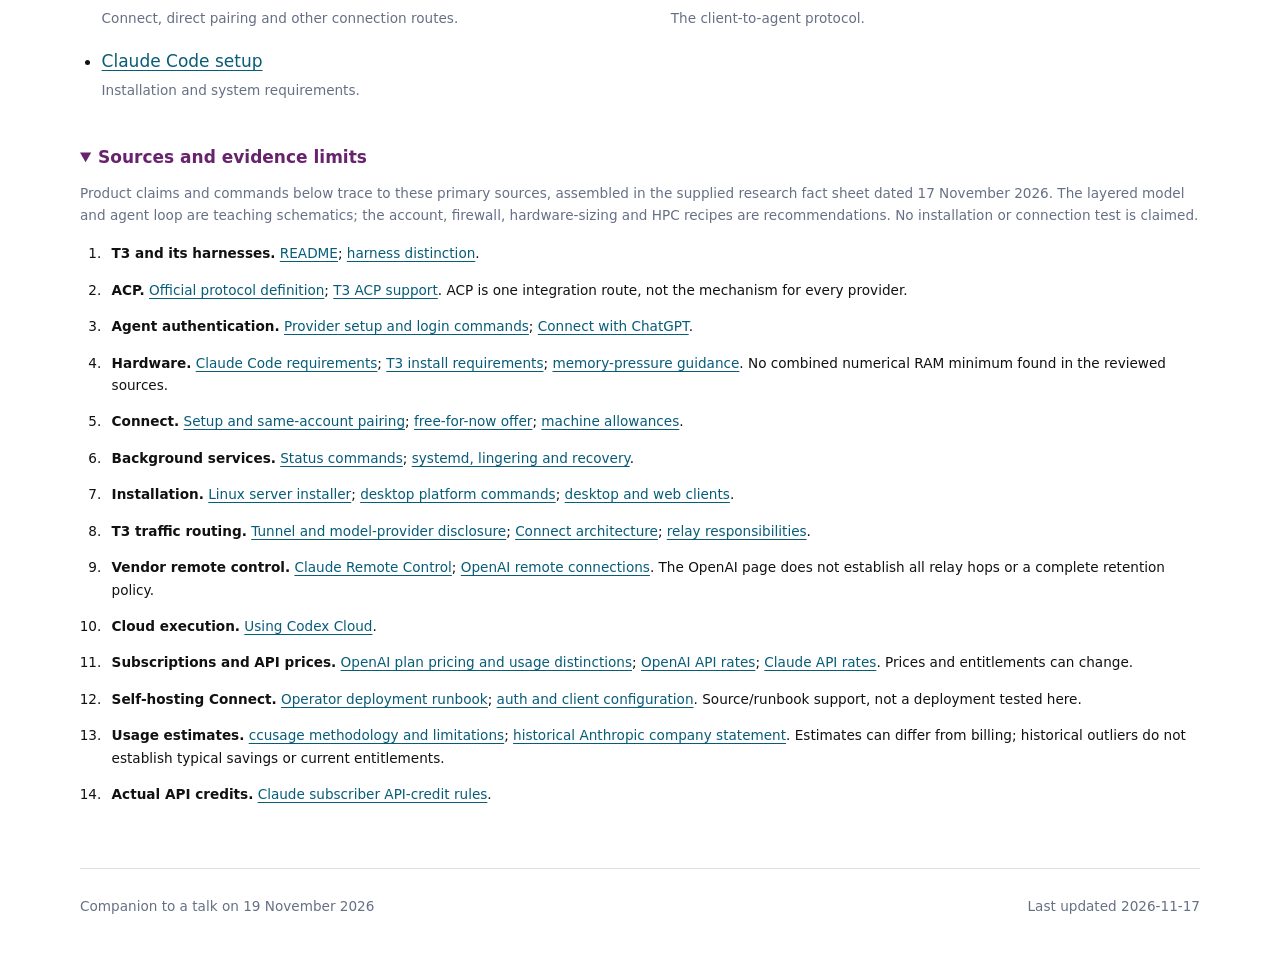
==== commit cee28d37: "Deploy the site to GitHub Pages Each push to main runs the site check and the checker's tests, then " ====
--- a/index.html
+++ b/index.html
@@ -291,7 +291,7 @@
         </details>
       </section>
     </main>
-    <footer><span>Draft — not yet public</span><span>Last updated <time datetime="2026-11-17">2026-11-17</time></span></footer>
+    <footer><span>Companion to a talk on 19 November 2026</span><span>Last updated <time datetime="2026-11-17">2026-11-17</time></span></footer>
   </div>
 </body>
 </html>
